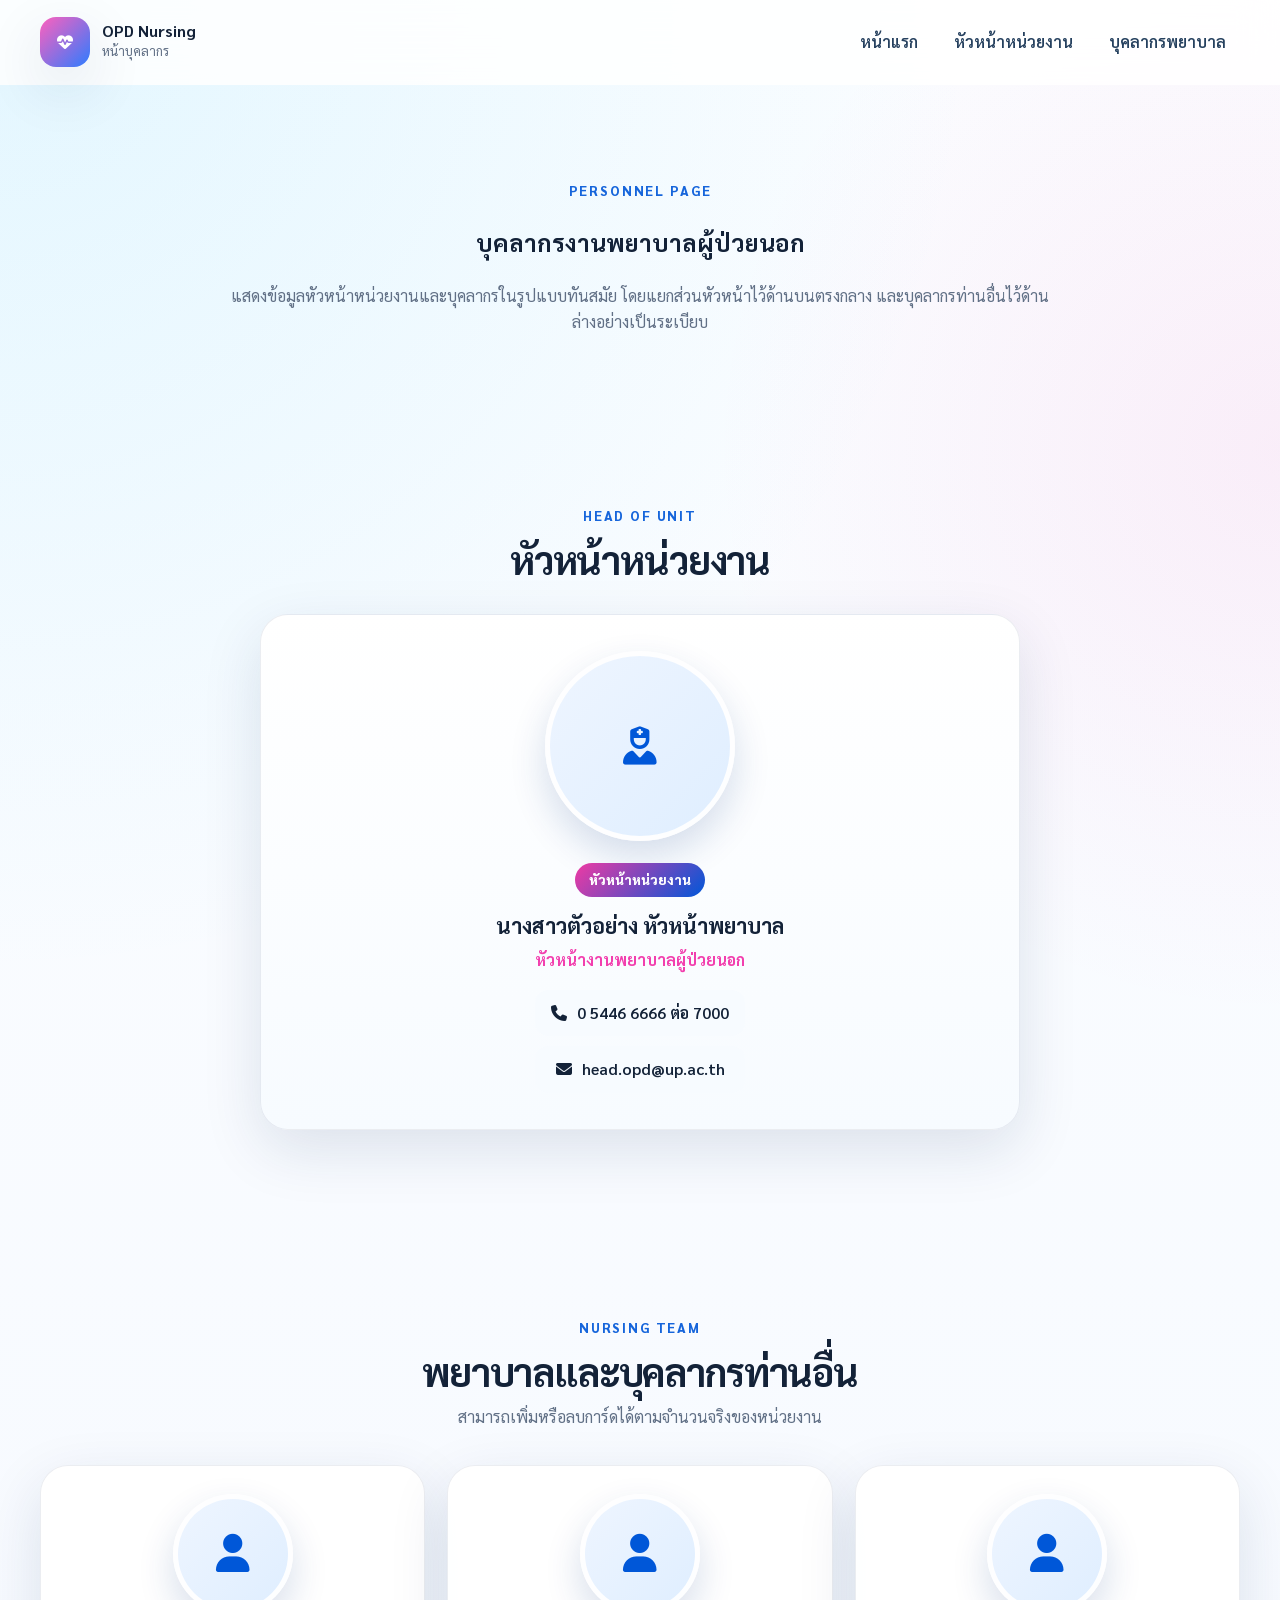
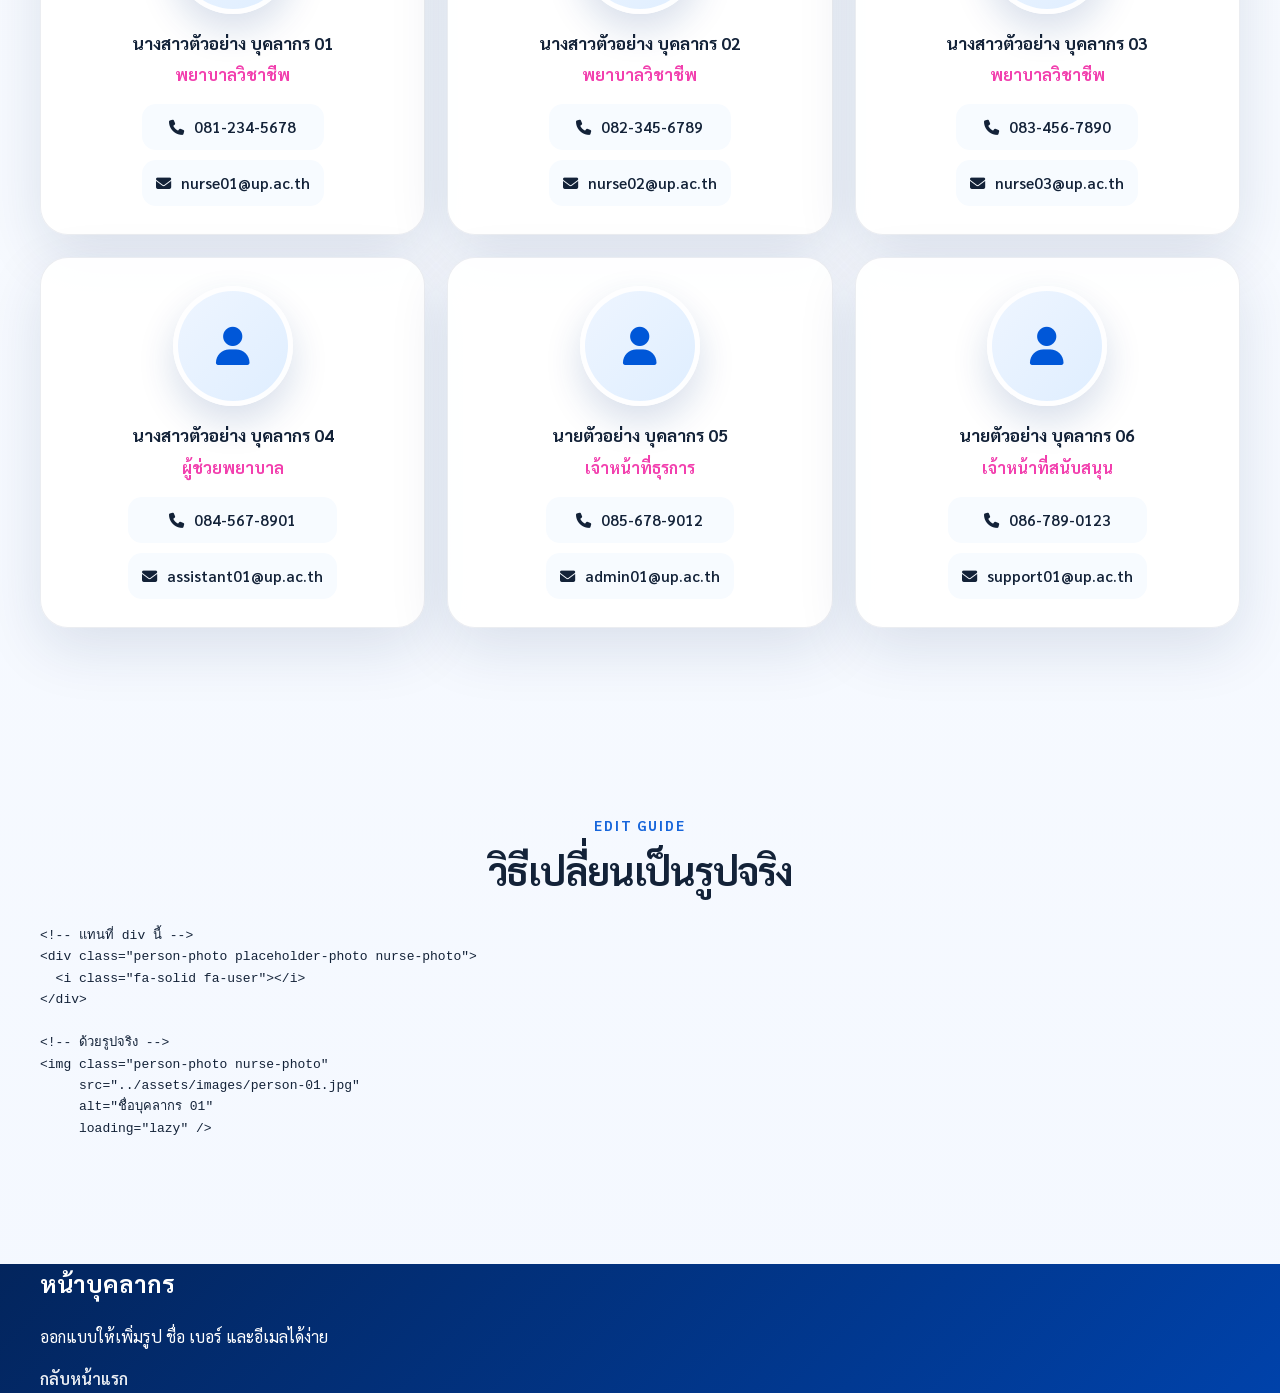
==== pahr/personel.html @ 50e54aea "wqe" ====
<!DOCTYPE html>
<html lang="th">
<head>
  <meta charset="UTF-8" />
  <meta name="viewport" content="width=device-width, initial-scale=1.0" />
  <title>บุคลากร | งานพยาบาลผู้ป่วยนอก</title>
  <meta name="description" content="หน้าบุคลากรของงานพยาบาลผู้ป่วยนอก สำหรับเพิ่มรูปภาพและข้อมูลเจ้าหน้าที่ของหน่วยงาน" />
  <link rel="preconnect" href="https://cdnjs.cloudflare.com" />
  <link rel="stylesheet" href="https://cdnjs.cloudflare.com/ajax/libs/font-awesome/6.5.2/css/all.min.css" integrity="sha512-SnH5WK+bZxgPHs44uWIX+LLJAJ9/2PkPKZ5QiAj6Ta86w+fsb2TkR4j8+q46cDfLr9P7k9RwhKkMHpvLbHG9SrA==" crossorigin="anonymous" referrerpolicy="no-referrer" />
  <link rel="stylesheet" href="../assets/css/style.css" />
    <link href="https://fonts.googleapis.com/css2?family=Sarabun:wght@300;400;500;600;700;800&display=swap" rel="stylesheet" />

</head>
<body>
  <a class="skip-link" href="#main-content">ข้ามไปยังเนื้อหาหลัก</a>

  <header class="site-header inner-page-header">
    <div class="container header-inner">
      <a href="../index.html" class="brand" aria-label="กลับหน้าแรก">
        <span class="brand-mark"><i class="fa-solid fa-heart-pulse"></i></span>
        <span class="brand-text">
          <strong>OPD Nursing</strong>
          <small>หน้าบุคลากร</small>
        </span>
      </a>

      <nav class="site-nav open-static" aria-label="เมนูหน้าบุคลากร">
        <ul>
          <li><a href="../index.html">หน้าแรก</a></li>
          <li><a href="#leader-section">หัวหน้าหน่วยงาน</a></li>
          <li><a href="#nurse-section">บุคลากรพยาบาล</a></li>
        </ul>
      </nav>
    </div>
  </header>

  <main id="main-content">
    <!-- HERO -->
    <section class="section hero-mini personnel-hero">
      <div class="container">
        <div class="section-heading">
          <span class="section-kicker">PERSONNEL PAGE</span>
          <h1>บุคลากรงานพยาบาลผู้ป่วยนอก</h1>
          <p>
            แสดงข้อมูลหัวหน้าหน่วยงานและบุคลากรในรูปแบบทันสมัย
            โดยแยกส่วนหัวหน้าไว้ด้านบนตรงกลาง และบุคลากรท่านอื่นไว้ด้านล่างอย่างเป็นระเบียบ
          </p>
        </div>
      </div>
    </section>

    <!-- หัวหน้าหน่วยงาน -->
    <section class="section section-alt" id="leader-section">
      <div class="container">
        <div class="section-heading">
          <span class="section-kicker">HEAD OF UNIT</span>
          <h2>หัวหน้าหน่วยงาน</h2>
        </div>

        <div class="leader-wrapper">
          <article class="person-card leader-card">
            <div class="person-image-wrap">
              <!-- เปลี่ยนเป็น img ได้ภายหลัง -->
              <div class="person-photo placeholder-photo leader-photo">
                <i class="fa-solid fa-user-nurse"></i>
              </div>

              <!-- ตัวอย่างใช้รูปจริง -->
              <!-- <img class="person-photo leader-photo" src="../assets/images/head-nurse.jpg" alt="ชื่อหัวหน้าหน่วยงาน" loading="lazy" /> -->
            </div>

            <div class="person-content">
              <span class="person-badge">หัวหน้าหน่วยงาน</span>
              <h3>นางสาวตัวอย่าง หัวหน้าพยาบาล</h3>
              <p class="person-role">หัวหน้างานพยาบาลผู้ป่วยนอก</p>

              <div class="person-contact">
                <a href="tel:054466666"><i class="fa-solid fa-phone"></i> 0 5446 6666 ต่อ 7000</a>
                <a href="mailto:head.opd@up.ac.th"><i class="fa-solid fa-envelope"></i> head.opd@up.ac.th</a>
              </div>
            </div>
          </article>
        </div>
      </div>
    </section>

    <!-- บุคลากรพยาบาล -->
    <section class="section" id="nurse-section">
      <div class="container">
        <div class="section-heading">
          <span class="section-kicker">NURSING TEAM</span>
          <h2>พยาบาลและบุคลากรท่านอื่น</h2>
          <p>สามารถเพิ่มหรือลบการ์ดได้ตามจำนวนจริงของหน่วยงาน</p>
        </div>

        <div class="nurse-grid">
          <article class="person-card nurse-card">
            <div class="person-image-wrap">
              <div class="person-photo placeholder-photo nurse-photo">
                <i class="fa-solid fa-user"></i>
              </div>
              <!-- <img class="person-photo nurse-photo" src="../assets/images/person-01.jpg" alt="ชื่อบุคลากร 01" loading="lazy" /> -->
            </div>
            <div class="person-content">
              <h3>นางสาวตัวอย่าง บุคลากร 01</h3>
              <p class="person-role">พยาบาลวิชาชีพ</p>
              <div class="person-contact">
                <a href="tel:0812345678"><i class="fa-solid fa-phone"></i> 081-234-5678</a>
                <a href="mailto:nurse01@up.ac.th"><i class="fa-solid fa-envelope"></i> nurse01@up.ac.th</a>
              </div>
            </div>
          </article>

          <article class="person-card nurse-card">
            <div class="person-image-wrap">
              <div class="person-photo placeholder-photo nurse-photo">
                <i class="fa-solid fa-user"></i>
              </div>
            </div>
            <div class="person-content">
              <h3>นางสาวตัวอย่าง บุคลากร 02</h3>
              <p class="person-role">พยาบาลวิชาชีพ</p>
              <div class="person-contact">
                <a href="tel:0823456789"><i class="fa-solid fa-phone"></i> 082-345-6789</a>
                <a href="mailto:nurse02@up.ac.th"><i class="fa-solid fa-envelope"></i> nurse02@up.ac.th</a>
              </div>
            </div>
          </article>

          <article class="person-card nurse-card">
            <div class="person-image-wrap">
              <div class="person-photo placeholder-photo nurse-photo">
                <i class="fa-solid fa-user"></i>
              </div>
            </div>
            <div class="person-content">
              <h3>นางสาวตัวอย่าง บุคลากร 03</h3>
              <p class="person-role">พยาบาลวิชาชีพ</p>
              <div class="person-contact">
                <a href="tel:0834567890"><i class="fa-solid fa-phone"></i> 083-456-7890</a>
                <a href="mailto:nurse03@up.ac.th"><i class="fa-solid fa-envelope"></i> nurse03@up.ac.th</a>
              </div>
            </div>
          </article>

          <article class="person-card nurse-card">
            <div class="person-image-wrap">
              <div class="person-photo placeholder-photo nurse-photo">
                <i class="fa-solid fa-user"></i>
              </div>
            </div>
            <div class="person-content">
              <h3>นางสาวตัวอย่าง บุคลากร 04</h3>
              <p class="person-role">ผู้ช่วยพยาบาล</p>
              <div class="person-contact">
                <a href="tel:0845678901"><i class="fa-solid fa-phone"></i> 084-567-8901</a>
                <a href="mailto:assistant01@up.ac.th"><i class="fa-solid fa-envelope"></i> assistant01@up.ac.th</a>
              </div>
            </div>
          </article>

          <article class="person-card nurse-card">
            <div class="person-image-wrap">
              <div class="person-photo placeholder-photo nurse-photo">
                <i class="fa-solid fa-user"></i>
              </div>
            </div>
            <div class="person-content">
              <h3>นายตัวอย่าง บุคลากร 05</h3>
              <p class="person-role">เจ้าหน้าที่ธุรการ</p>
              <div class="person-contact">
                <a href="tel:0856789012"><i class="fa-solid fa-phone"></i> 085-678-9012</a>
                <a href="mailto:admin01@up.ac.th"><i class="fa-solid fa-envelope"></i> admin01@up.ac.th</a>
              </div>
            </div>
          </article>

          <article class="person-card nurse-card">
            <div class="person-image-wrap">
              <div class="person-photo placeholder-photo nurse-photo">
                <i class="fa-solid fa-user"></i>
              </div>
            </div>
            <div class="person-content">
              <h3>นายตัวอย่าง บุคลากร 06</h3>
              <p class="person-role">เจ้าหน้าที่สนับสนุน</p>
              <div class="person-contact">
                <a href="tel:0867890123"><i class="fa-solid fa-phone"></i> 086-789-0123</a>
                <a href="mailto:support01@up.ac.th"><i class="fa-solid fa-envelope"></i> support01@up.ac.th</a>
              </div>
            </div>
          </article>
        </div>
      </div>
    </section>

    <!-- วิธีเปลี่ยนรูป -->
    <section class="section section-alt" id="usage-guide">
      <div class="container">
        <div class="section-heading">
          <span class="section-kicker">EDIT GUIDE</span>
          <h2>วิธีเปลี่ยนเป็นรูปจริง</h2>
        </div>

        <div class="guide-card soft-panel">
<pre><code>&lt;!-- แทนที่ div นี้ --&gt;
&lt;div class="person-photo placeholder-photo nurse-photo"&gt;
  &lt;i class="fa-solid fa-user"&gt;&lt;/i&gt;
&lt;/div&gt;

&lt;!-- ด้วยรูปจริง --&gt;
&lt;img class="person-photo nurse-photo" 
     src="../assets/images/person-01.jpg" 
     alt="ชื่อบุคลากร 01" 
     loading="lazy" /&gt;</code></pre>
        </div>
      </div>
    </section>
  </main>

  <footer class="site-footer">
    <div class="container footer-inner">
      <div>
        <h2>หน้าบุคลากร</h2>
        <p>ออกแบบให้เพิ่มรูป ชื่อ เบอร์ และอีเมลได้ง่าย</p>
      </div>
      <div class="footer-links">
        <a href="../index.html">กลับหน้าแรก</a>
      </div>
    </div>
  </footer>
</body>
</html>
---- assets/css/style.css ----
:root{
  --primary:#0057d8;
  --primary-deep:#003b96;
  --secondary:#f23fae;
  --accent:#34c7ff;
  --bg:#f4f8ff;
  --surface:#ffffff;
  --surface-soft:#f7fbff;
  --text:#132238;
  --muted:#617086;
  --line:rgba(10,36,78,.08);
  --shadow:0 20px 60px rgba(18,44,88,.12);
  --shadow-lg:0 30px 90px rgba(18,44,88,.16);
  --radius-xl:34px;
  --radius-lg:24px;
  --radius-md:18px;
  --container:min(1200px, calc(100% - 32px));
  --header-h:84px;
}

*{box-sizing:border-box}
html{scroll-behavior:smooth}
body{
  margin:0;
  font-family:"Sarabun", system-ui, sans-serif;
  color:var(--text);
  background:
    radial-gradient(circle at top left, rgba(52,199,255,.12), transparent 30%),
    radial-gradient(circle at right 15%, rgba(242,63,174,.08), transparent 20%),
    linear-gradient(180deg, #fbfdff 0%, #f4f8ff 100%);
  line-height:1.65;
}

img{max-width:100%;display:block}
a{text-decoration:none;color:inherit}
button{font:inherit}
.container{width:var(--container);margin-inline:auto}
.section{padding:92px 0}
.skip-link{
  position:absolute;left:14px;top:-60px;padding:10px 14px;
  background:#111;color:#fff;border-radius:12px;z-index:9999
}
.skip-link:focus{top:14px}

/* TOP BAR */
.topbar{
  background:linear-gradient(90deg, #ef3aa3 0%, #0057d8 100%);
  color:#fff;
  font-size:.9rem;
}
.topbar-inner{
  min-height:38px;
  display:flex;
  align-items:center;
  justify-content:space-between;
  gap:20px;
}
.topbar-left,
.topbar-right{
  display:flex;
  align-items:center;
  gap:18px;
  flex-wrap:wrap;
}
.topbar a{opacity:.95}
.topbar a:hover{opacity:1}

/* HEADER */
.site-header{
  position:sticky;
  top:0;
  z-index:60;
  transition:.25s ease;
  background:rgba(255,255,255,.84);
  backdrop-filter:blur(18px);
  border-bottom:1px solid transparent;
}
.site-header.scrolled{
  border-bottom:1px solid var(--line);
  box-shadow:0 10px 40px rgba(12,34,76,.06);
}
.header-inner{
  min-height:var(--header-h);
  display:flex;
  align-items:center;
  justify-content:space-between;
  gap:20px;
}
.brand{
  display:inline-flex;
  align-items:center;
  gap:12px;
  min-width:0;
}
.brand-mark{
  width:50px;height:50px;border-radius:16px;
  display:grid;place-items:center;
  background:linear-gradient(135deg, #ff60bd, #2d7cff);
  color:#fff;
  box-shadow:var(--shadow);
  flex:0 0 auto;
}
.brand-text strong{
  display:block;
  font-size:1rem;
  line-height:1.1;
}
.brand-text small{
  display:block;
  color:var(--muted);
  font-size:.82rem;
}
.site-nav ul{
  list-style:none;
  display:flex;
  align-items:center;
  gap:8px;
  margin:0;
  padding:0;
}
.site-nav a{
  padding:10px 14px;
  border-radius:999px;
  font-weight:600;
  color:#26415f;
  transition:.2s ease;
}
.site-nav a:hover,
.site-nav a:focus-visible{
  background:#eef5ff;
  color:var(--primary);
}
.header-cta{
  display:inline-flex;
  align-items:center;
  justify-content:center;
  min-height:48px;
  padding:12px 18px;
  border-radius:999px;
  background:linear-gradient(135deg, #ef3aa3, #0057d8);
  color:#fff;
  font-weight:700;
  box-shadow:var(--shadow);
}
.nav-toggle{
  display:none;
  width:48px;height:48px;border:0;border-radius:16px;
  background:#fff;color:var(--text);box-shadow:var(--shadow);
  cursor:pointer;
}

/* HERO */
.hero-section{padding:0 0 40px}
.hero-slider{
  position:relative;
  min-height:760px;
  overflow:hidden;
}
.hero-slide{
  position:absolute;
  inset:0;
  opacity:0;
  visibility:hidden;
  transition:opacity .8s ease, visibility .8s ease;
}
.hero-slide.is-active{
  opacity:1;
  visibility:visible;
}
.hero-bg{
  position:absolute;
  inset:0;
  background-size:cover;
  background-position:center;
  transform:scale(1.05);
}
.hero-slide.is-active .hero-bg{
  animation:heroZoom 7s ease forwards;
}
.hero-bg::before{
  content:"";
  position:absolute; inset:0;
  background:
    linear-gradient(90deg, rgba(6,20,54,.72) 0%, rgba(6,20,54,.35) 45%, rgba(6,20,54,.22) 100%),
    linear-gradient(180deg, rgba(255,255,255,.00) 0%, rgba(255,255,255,.12) 100%);
}
.hero-bg-1{
  background-image:url("https://images.unsplash.com/photo-1516574187841-cb9cc2ca948b?auto=format&fit=crop&w=1600&q=80");
}
.hero-bg-2{
  background-image:url("https://images.unsplash.com/photo-1584515933487-779824d29309?auto=format&fit=crop&w=1600&q=80");
}
.hero-bg-3{
  background-image:url("https://images.unsplash.com/photo-1576091160550-2173dba999ef?auto=format&fit=crop&w=1600&q=80");
}
.hero-content{
  position:relative;
  z-index:2;
  min-height:760px;
  display:flex;
  align-items:center;
}
.hero-copy{
  width:min(720px, 100%);
  color:#fff;
  padding:110px 0 90px;
}
.eyebrow,
.section-kicker{
  display:inline-flex;
  align-items:center;
  gap:10px;
  font-size:.82rem;
  font-weight:800;
  letter-spacing:.14em;
  text-transform:uppercase;
}
.eyebrow{color:#8ed6ff}
.section-kicker{color:#1665db}
.section-kicker.white{color:#cce2ff}
.hero-copy h1{
  font-size:clamp(2.4rem, 5vw, 4.9rem);
  line-height:1.02;
  letter-spacing:-.04em;
  margin:16px 0 18px;
}
.hero-copy p{
  max-width:60ch;
  color:rgba(255,255,255,.88);
  font-size:1.05rem;
}
.hero-actions{
  display:flex;
  flex-wrap:wrap;
  gap:14px;
  margin:28px 0 30px;
}
.btn{
  min-height:54px;
  padding:14px 22px;
  border-radius:999px;
  display:inline-flex;
  align-items:center;
  gap:10px;
  font-weight:700;
  transition:transform .2s ease, box-shadow .2s ease, background .2s ease;
}
.btn:hover{transform:translateY(-2px)}
.btn-primary{
  background:linear-gradient(135deg, #ef3aa3, #0057d8);
  color:#fff;
  box-shadow:var(--shadow);
}
.btn-secondary{
  background:rgba(255,255,255,.12);
  color:#fff;
  border:1px solid rgba(255,255,255,.24);
  backdrop-filter:blur(10px);
}
.hero-stats{
  display:grid;
  grid-template-columns:repeat(3, minmax(0,1fr));
  gap:16px;
  max-width:780px;
}
.hero-stats div{
  padding:20px;
  background:rgba(255,255,255,.12);
  border:1px solid rgba(255,255,255,.18);
  border-radius:22px;
  backdrop-filter:blur(14px);
}
.hero-stats strong{
  display:block;
  font-size:1.8rem;
  line-height:1;
  margin-bottom:8px;
}
.hero-stats span{
  color:rgba(255,255,255,.82);
  font-size:.94rem;
}
.hero-control{
  position:absolute;
  top:50%;
  transform:translateY(-50%);
  width:54px;height:54px;
  border-radius:50%;
  border:1px solid rgba(255,255,255,.24);
  background:rgba(255,255,255,.14);
  color:#fff;
  backdrop-filter:blur(12px);
  display:grid;place-items:center;
  cursor:pointer;
  z-index:5;
}
.hero-control.prev{left:24px}
.hero-control.next{right:24px}
.hero-dots{
  position:absolute;
  left:50%;
  bottom:28px;
  transform:translateX(-50%);
  display:flex;
  align-items:center;
  gap:10px;
  z-index:5;
}
.dot{
  width:12px;height:12px;border-radius:999px;
  border:0;background:rgba(255,255,255,.4);
  cursor:pointer;transition:.2s ease;
}
.dot.is-active{
  width:40px;
  background:#fff;
}

/* SECTION HEAD */
.section-heading{
  max-width:820px;
  margin:0 auto 34px;
  text-align:center;
}
.section-heading.align-left{
  text-align:left;
  margin-inline:0 auto;
}
.section-heading h2{
  margin:10px 0 12px;
  font-size:clamp(1.9rem, 3vw, 3rem);
  line-height:1.1;
  letter-spacing:-.03em;
}
.section-heading p{margin:0;color:var(--muted)}
.two-col-head{
  max-width:none;
  display:flex;
  align-items:flex-end;
  justify-content:space-between;
  gap:22px;
  text-align:left;
}

/* SERVICES */
.services-section{
  position:relative;
  background:
    radial-gradient(circle at left top, rgba(52,199,255,.08), transparent 22%),
    radial-gradient(circle at right bottom, rgba(242,63,174,.07), transparent 18%);
}
.service-grid{
  display:grid;
  grid-template-columns:repeat(4, 1fr);
  gap:18px;
}
.service-card{
  overflow:hidden;
  border-radius:28px;
  background:#fff;
  box-shadow:var(--shadow);
  border:1px solid var(--line);
  transition:transform .28s ease, box-shadow .28s ease;
}
.service-card:hover{
  transform:translateY(-6px);
  box-shadow:var(--shadow-lg);
}
.service-thumb{
  height:300px;
  background-size:cover;
  background-position:center;
}
.service-info{padding:20px}
.service-info h3{
  margin:0 0 8px;
  font-size:1.08rem;
  line-height:1.35;
}
.service-info p{margin:0;color:var(--muted)}
.service-1{background-image:linear-gradient(rgba(10,28,66,.18), rgba(10,28,66,.18)), url("https://images.unsplash.com/photo-1580281657527-47d14f6f4ddf?auto=format&fit=crop&w=900&q=80")}
.service-2{background-image:linear-gradient(rgba(10,28,66,.18), rgba(10,28,66,.18)), url("https://images.unsplash.com/photo-1579684385127-1ef15d508118?auto=format&fit=crop&w=900&q=80")}
.service-3{background-image:linear-gradient(rgba(10,28,66,.18), rgba(10,28,66,.18)), url("https://images.unsplash.com/photo-1516549655169-df83a0774514?auto=format&fit=crop&w=900&q=80")}
.service-4{background-image:linear-gradient(rgba(10,28,66,.18), rgba(10,28,66,.18)), url("https://images.unsplash.com/photo-1450101499163-c8848c66ca85?auto=format&fit=crop&w=900&q=80")}

/* HIGHLIGHT */
.highlight-section{padding-top:70px}
.highlight-wrap{
  display:grid;
  grid-template-columns:1.05fr .95fr;
  gap:26px;
  align-items:start;
}
.highlight-left,
.stat-card,
.photo-card,
.pillar-card,
.contact-card,
.contact-panel,
.kpi-card,
.chart-card,
.mini-info-card,
.news-card{
  background:#fff;
  border:1px solid var(--line);
  box-shadow:var(--shadow);
  border-radius:var(--radius-xl);
}
.highlight-left{padding:34px}
.highlight-left p{color:var(--muted)}
.highlight-feature-list{
  display:grid;
  gap:16px;
  margin-top:26px;
}
.highlight-feature-list article{
  display:flex;
  align-items:flex-start;
  gap:14px;
  padding:16px 18px;
  border-radius:20px;
  background:#f7fbff;
}
.highlight-feature-list i{
  width:46px;height:46px;border-radius:16px;
  display:grid;place-items:center;
  background:linear-gradient(135deg, #f03fb2, #2b7cff);
  color:#fff;
  flex:0 0 auto;
}
.highlight-feature-list h3{
  margin:0 0 4px;
  font-size:1rem;
}
.highlight-feature-list p{
  margin:0;
  font-size:.95rem;
}

.highlight-right{
  display:grid;
  gap:22px;
}
.stat-card{
  padding:30px;
  background:
    linear-gradient(180deg, #ffffff 0%, #f7fbff 100%);
}
.stat-year{
  color:var(--secondary);
  font-weight:700;
}
.big-number{
  display:block;
  font-size:clamp(2.8rem, 5vw, 5rem);
  line-height:1;
  letter-spacing:-.04em;
  color:var(--secondary);
  margin:8px 0 10px;
}
.stat-card p{margin:0;color:var(--muted)}

.photo-card{overflow:hidden}
.photo-photo{
  height:260px;
  background:
    linear-gradient(rgba(7,21,58,.12), rgba(7,21,58,.12)),
    url("https://images.unsplash.com/photo-1516589091380-5d8e87df6999?auto=format&fit=crop&w=1200&q=80") center/cover;
}
.photo-content{padding:22px}
.photo-content h3{margin:0 0 8px}
.photo-content p{margin:0;color:var(--muted)}

.pillars-grid{
  display:grid;
  grid-template-columns:repeat(3, 1fr);
  gap:18px;
  margin-top:28px;
}
.pillar-card{
  overflow:hidden;
  padding:0;
}
.pillar-thumb{
  height:210px;
  background-size:cover;
  background-position:center;
}
.pillar-card h3{
  margin:0;
  padding:18px 20px 22px;
}
.pillar-1{background-image:linear-gradient(rgba(11,25,62,.18), rgba(11,25,62,.18)), url("https://images.unsplash.com/photo-1464226184884-fa280b87c399?auto=format&fit=crop&w=900&q=80")}
.pillar-2{background-image:linear-gradient(rgba(11,25,62,.18), rgba(11,25,62,.18)), url("https://images.unsplash.com/photo-1519494026892-80bbd2d6fd0d?auto=format&fit=crop&w=900&q=80")}
.pillar-3{background-image:linear-gradient(rgba(11,25,62,.18), rgba(11,25,62,.18)), url("https://images.unsplash.com/photo-1581595219315-a187dd40c322?auto=format&fit=crop&w=900&q=80")}

/* QUOTE */
.quote-band{
  position:relative;
  padding:72px 0;
  text-align:center;
  background:
    linear-gradient(180deg, rgba(255,255,255,.86), rgba(255,255,255,.94)),
    url("https://images.unsplash.com/photo-1505751172876-fa1923c5c528?auto=format&fit=crop&w=1600&q=80") center/cover fixed;
}
.quote-band p{
  margin:0 auto;
  max-width:900px;
  font-size:clamp(1.6rem, 3vw, 2.5rem);
  line-height:1.35;
  letter-spacing:-.03em;
  font-weight:800;
  background:linear-gradient(90deg, #f03fb2 0%, #1458d5 50%, #2a9eff 100%);
  -webkit-background-clip:text;
  -webkit-text-fill-color:transparent;
}

/* DASHBOARD */
.dashboard-section{
  background:
    linear-gradient(180deg, #edf6ff 0%, #f8fbff 100%);
}
.segment-control{
  display:flex;
  align-items:center;
  gap:8px;
  padding:6px;
  background:#edf4ff;
  border-radius:999px;
}
.segment-btn{
  border:0;
  background:transparent;
  color:#47617e;
  padding:10px 16px;
  border-radius:999px;
  cursor:pointer;
  font-weight:700;
}
.segment-btn.is-active{
  background:#fff;
  color:var(--primary);
  box-shadow:0 10px 24px rgba(15,57,133,.12);
}
.dashboard-grid{
  display:grid;
  grid-template-columns:.9fr 1.3fr .8fr;
  gap:18px;
}
.kpi-card,
.chart-card{
  padding:28px;
}
.kpi-label{
  display:block;
  color:var(--muted);
  font-weight:600;
}
.kpi-value{
  display:none;
  font-size:clamp(2.5rem, 4vw, 4rem);
  line-height:1;
  margin:10px 0 14px;
  letter-spacing:-.04em;
  color:var(--primary);
}
.kpi-value.is-active{display:block}
.kpi-card p{color:var(--muted);margin:0 0 14px}
.mini-link{font-weight:700;color:var(--secondary)}
.chart-head{
  display:flex;
  align-items:center;
  justify-content:space-between;
  gap:14px;
  margin-bottom:12px;
}
.chart-head h3{margin:0}
.chart-head span{color:var(--muted);font-size:.92rem}
.chart-svg{
  padding-top:12px;
}
.chart-svg svg{width:100%;height:auto;display:block}
.mini-card-stack{
  display:grid;
  gap:14px;
}
.mini-info-card{
  padding:22px;
  display:flex;
  align-items:center;
  gap:14px;
}
.mini-info-card i{
  width:54px;height:54px;border-radius:18px;
  display:grid;place-items:center;
  background:linear-gradient(135deg, #ef3aa3, #0057d8);
  color:#fff;
  font-size:1.15rem;
}
.mini-info-card strong{
  display:block;
  font-size:1.65rem;
  line-height:1;
  margin-bottom:6px;
}
.mini-info-card span{
  color:var(--muted);
  font-size:.95rem;
}

/* NEWS */
.news-section{padding-top:86px}
.news-filters{
  display:flex;
  flex-wrap:wrap;
  gap:10px;
}
.filter-btn{
  border:0;
  background:#edf4ff;
  color:#43607f;
  padding:10px 16px;
  border-radius:999px;
  cursor:pointer;
  font-weight:700;
}
.filter-btn.is-active{
  background:linear-gradient(135deg, #ef3aa3, #0057d8);
  color:#fff;
}
.modern-news{
  display:grid;
  grid-template-columns:repeat(3, 1fr);
  gap:18px;
}
.news-card{
  overflow:hidden;
  transition:transform .25s ease, opacity .25s ease;
}
.news-card.hidden{
  opacity:0;
  transform:scale(.98);
  pointer-events:none;
  display:none;
}
.news-thumb{
  height:220px;
  background-size:cover;
  background-position:center;
}
.news-body{padding:22px}
.news-body h3{
  margin:10px 0 10px;
  line-height:1.35;
}
.news-body p{margin:0 0 14px;color:var(--muted)}
.news-tag{
  display:inline-flex;
  align-items:center;
  justify-content:center;
  min-height:32px;
  padding:6px 12px;
  border-radius:999px;
  background:#edf4ff;
  color:var(--primary);
  font-size:.84rem;
  font-weight:800;
}
.news-body a{font-weight:700;color:var(--secondary)}
.news-1{background-image:linear-gradient(rgba(11,25,62,.16), rgba(11,25,62,.16)), url("https://images.unsplash.com/photo-1582719478250-c89cae4dc85b?auto=format&fit=crop&w=900&q=80")}
.news-2{background-image:linear-gradient(rgba(11,25,62,.16), rgba(11,25,62,.16)), url("https://images.unsplash.com/photo-1576765608866-5b51046452be?auto=format&fit=crop&w=900&q=80")}
.news-3{background-image:linear-gradient(rgba(11,25,62,.16), rgba(11,25,62,.16)), url("https://images.unsplash.com/photo-1576091160399-112ba8d25d1d?auto=format&fit=crop&w=900&q=80")}

/* DOCS */
.docs-section{padding-top:80px}
.docs-banner{
  border-radius:38px;
  padding:34px;
  background:
    linear-gradient(135deg, #002c72 0%, #0047b6 45%, #1268e5 100%);
  color:#fff;
  box-shadow:var(--shadow-lg);
}
.docs-copy h2{
  margin:12px 0 10px;
  font-size:clamp(1.8rem, 3vw, 3rem);
  line-height:1.1;
}
.docs-copy p{
  margin:0 0 26px;
  color:rgba(255,255,255,.82);
  max-width:760px;
}
.docs-grid{
  display:grid;
  grid-template-columns:repeat(4, 1fr);
  gap:16px;
}
.doc-card{
  padding:22px;
  border-radius:24px;
  background:rgba(255,255,255,.12);
  border:1px solid rgba(255,255,255,.15);
  backdrop-filter:blur(10px);
}
.doc-card i{font-size:1.5rem}
.doc-card h3{
  margin:14px 0 14px;
  font-size:1.02rem;
  line-height:1.35;
}
.doc-card a{
  color:#fff;
  font-weight:700;
  opacity:.95;
}

/* CONTACT */
.contact-grid{
  display:grid;
  grid-template-columns:1fr 1fr;
  gap:18px;
}
.contact-card,
.contact-panel{
  padding:30px;
}
.contact-list{
  list-style:none;
  padding:0;
  margin:18px 0 0;
  display:grid;
  gap:14px;
}
.contact-list li{
  display:flex;
  gap:12px;
  color:var(--muted);
}
.contact-list i{
  color:var(--primary);
  margin-top:5px;
}
.contact-panel h3{margin-top:0}
.contact-panel p{color:var(--muted)}
.feature-checks{
  display:grid;
  grid-template-columns:repeat(2, 1fr);
  gap:12px;
  margin:18px 0 18px;
}
.feature-checks span{
  display:flex;
  align-items:center;
  gap:10px;
  padding:14px;
  border-radius:16px;
  background:#f7fbff;
  color:#355170;
  font-weight:600;
}
.feature-checks i{color:var(--secondary)}

/* FOOTER */
.site-footer{
  color:#fff;
  background:linear-gradient(135deg, #03255d 0%, #0042aa 100%);
  margin-top:20px;
}
.footer-top{
  padding:34px 0;
  display:flex;
  align-items:center;
  justify-content:space-between;
  gap:24px;
  flex-wrap:wrap;
}
.footer-brand{
  display:flex;
  align-items:center;
  gap:14px;
}
.footer-brand h2{
  margin:0;
  font-size:1.2rem;
}
.footer-brand p{
  margin:4px 0 0;
  color:rgba(255,255,255,.8);
}
.footer-links{
  display:flex;
  flex-wrap:wrap;
  gap:14px;
}
.footer-links a{
  color:#fff;
  opacity:.92;
  font-weight:600;
}
.footer-bottom{
  border-top:1px solid rgba(255,255,255,.12);
}
.footer-bottom-inner{
  padding:16px 0;
  display:flex;
  align-items:center;
  justify-content:space-between;
  gap:14px;
  flex-wrap:wrap;
}
.footer-bottom p{
  margin:0;
  color:rgba(255,255,255,.74);
  font-size:.92rem;
}

/* FLOATING CONTACT */
.floating-contact{
  position:fixed;
  right:18px;
  bottom:18px;
  z-index:70;
  display:inline-flex;
  align-items:center;
  gap:10px;
  min-height:54px;
  padding:12px 18px;
  border-radius:999px;
  background:linear-gradient(135deg, #ef3aa3, #0057d8);
  color:#fff;
  box-shadow:var(--shadow-lg);
  font-weight:700;
}

/* REVEAL */
.reveal{
  opacity:0;
  transform:translateY(34px);
  transition:opacity .7s ease, transform .7s ease;
}
.reveal.is-visible{
  opacity:1;
  transform:none;
}

/* ACCESSIBILITY */
:focus-visible{
  outline:3px solid rgba(52, 132, 255, .4);
  outline-offset:3px;
}

/* ANIMATIONS */
@keyframes heroZoom{
  from{transform:scale(1.05)}
  to{transform:scale(1)}
}

/* RESPONSIVE */
@media (max-width: 1180px){
  .service-grid,
  .docs-grid,
  .modern-news{
    grid-template-columns:repeat(2, 1fr);
  }
  .highlight-wrap,
  .dashboard-grid,
  .contact-grid{
    grid-template-columns:1fr;
  }
  .pillars-grid{
    grid-template-columns:repeat(3, 1fr);
  }
}

@media (max-width: 900px){
  .topbar{display:none}
  .nav-toggle{display:grid;place-items:center}
  .header-cta{display:none}
  .site-nav{
    position:absolute;
    top:calc(var(--header-h) - 4px);
    left:16px;
    right:16px;
    display:none;
    padding:12px;
    border-radius:24px;
    background:rgba(255,255,255,.96);
    border:1px solid var(--line);
    box-shadow:var(--shadow);
  }
  .site-nav.open{display:block}
  .site-nav ul{
    flex-direction:column;
    align-items:stretch;
  }
  .two-col-head{
    display:block;
    text-align:left;
  }
  .hero-slider,
  .hero-content{
    min-height:640px;
  }
  .hero-stats{
    grid-template-columns:1fr;
    max-width:380px;
  }
  .service-grid,
  .modern-news,
  .docs-grid,
  .pillars-grid{
    grid-template-columns:1fr;
  }
  .feature-checks{
    grid-template-columns:1fr;
  }
}

@media (max-width: 640px){
  .section{padding:72px 0}
  .header-inner{min-height:74px}
  .brand-text small{display:none}
  .hero-copy{padding:90px 0 80px}
  .hero-copy h1{font-size:2.35rem}
  .hero-control{display:none}
  .highlight-left,
  .stat-card,
  .photo-content,
  .kpi-card,
  .chart-card,
  .contact-card,
  .contact-panel{
    padding:22px;
  }
  .docs-banner{
    padding:22px;
    border-radius:28px;
  }
  .news-thumb,
  .pillar-thumb,
  .service-thumb,
  .photo-photo{
    height:220px;
  }
  .floating-contact span{display:none}
  .floating-contact{
    width:56px;height:56px;padding:0;justify-content:center;
  }
}

@media (prefers-reduced-motion: reduce){
  *, *::before, *::after{
    animation-duration:.01ms !important;
    animation-iteration-count:1 !important;
    transition-duration:.01ms !important;
    scroll-behavior:auto !important;
  }
}
/* =========================
   PERSONNEL PAGE - NEW STYLE
========================= */
.personnel-hero {
  padding-bottom: 40px;
}

.leader-wrapper {
  display: flex;
  justify-content: center;
}

.person-card {
  background: rgba(255, 255, 255, 0.92);
  border: 1px solid var(--line);
  border-radius: 28px;
  box-shadow: var(--shadow);
  overflow: hidden;
  transition: transform .25s ease, box-shadow .25s ease;
}

.person-card:hover {
  transform: translateY(-6px);
  box-shadow: var(--shadow-lg);
}

.leader-card {
  width: min(760px, 100%);
  text-align: center;
  padding: 36px 28px;
  background:
    linear-gradient(180deg, #ffffff 0%, #f7fbff 100%);
}

.person-image-wrap {
  display: flex;
  justify-content: center;
}

.person-photo {
  object-fit: cover;
  display: block;
  border-radius: 50%;
  border: 5px solid rgba(255, 255, 255, 0.95);
  box-shadow: 0 16px 36px rgba(15, 57, 133, 0.16);
}

.leader-photo {
  width: 190px;
  height: 190px;
  margin-bottom: 22px;
}

.nurse-photo {
  width: 120px;
  height: 120px;
  margin-bottom: 18px;
}

.placeholder-photo {
  background: linear-gradient(135deg, #eef5ff, #dfeeff);
  color: var(--primary);
  display: grid;
  place-items: center;
}

.placeholder-photo i {
  font-size: 2.4rem;
}

.person-content h3 {
  margin: 0 0 8px;
  font-size: 1.35rem;
  line-height: 1.3;
}

.person-role {
  margin: 0 0 16px;
  color: var(--secondary);
  font-weight: 700;
}

.person-badge {
  display: inline-flex;
  align-items: center;
  justify-content: center;
  min-height: 34px;
  padding: 6px 14px;
  margin-bottom: 14px;
  border-radius: 999px;
  background: linear-gradient(135deg, #ef3aa3, #0057d8);
  color: #fff;
  font-size: .84rem;
  font-weight: 800;
}

.person-contact {
  display: grid;
  gap: 10px;
  justify-content: center;
}

.person-contact a {
  display: inline-flex;
  align-items: center;
  justify-content: center;
  gap: 10px;
  min-height: 46px;
  padding: 10px 16px;
  border-radius: 14px;
  background: #f7fbff;
  color: var(--text);
  font-weight: 600;
  transition: .2s ease;
}

.person-contact a:hover {
  background: #edf4ff;
  color: var(--primary);
}

.nurse-grid {
  display: grid;
  grid-template-columns: repeat(3, 1fr);
  gap: 22px;
}

.nurse-card {
  text-align: center;
  padding: 28px 22px;
}

.nurse-card .person-content h3 {
  font-size: 1.08rem;
}

.nurse-card .person-contact a {
  font-size: .95rem;
  padding: 10px 14px;
}

/* Responsive */
@media (max-width: 992px) {
  .nurse-grid {
    grid-template-columns: repeat(2, 1fr);
  }
}

@media (max-width: 640px) {
  .leader-card {
    padding: 24px 18px;
  }

  .leader-photo {
    width: 150px;
    height: 150px;
  }

  .nurse-grid {
    grid-template-columns: 1fr;
  }

  .nurse-photo {
    width: 110px;
    height: 110px;
  }

  .person-contact {
    justify-content: stretch;
  }

  .person-contact a {
    width: 100%;
  }
}
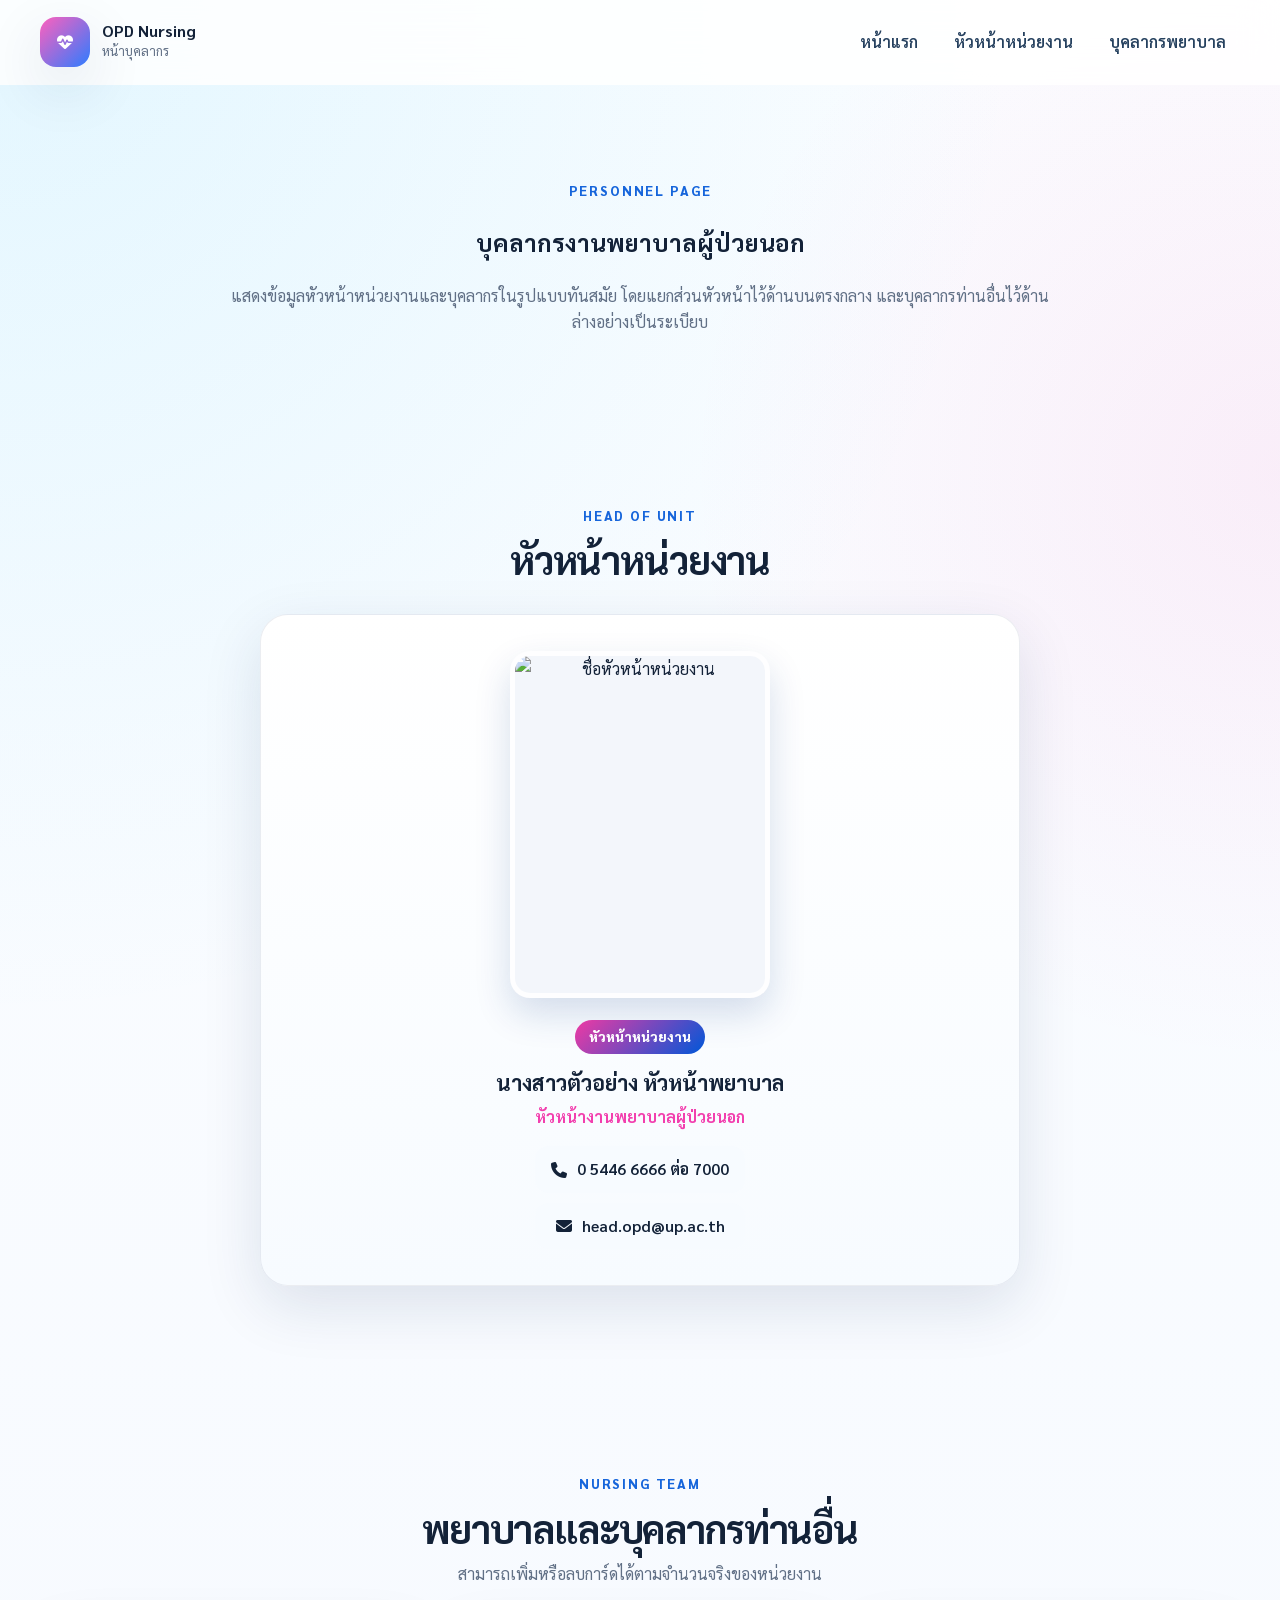
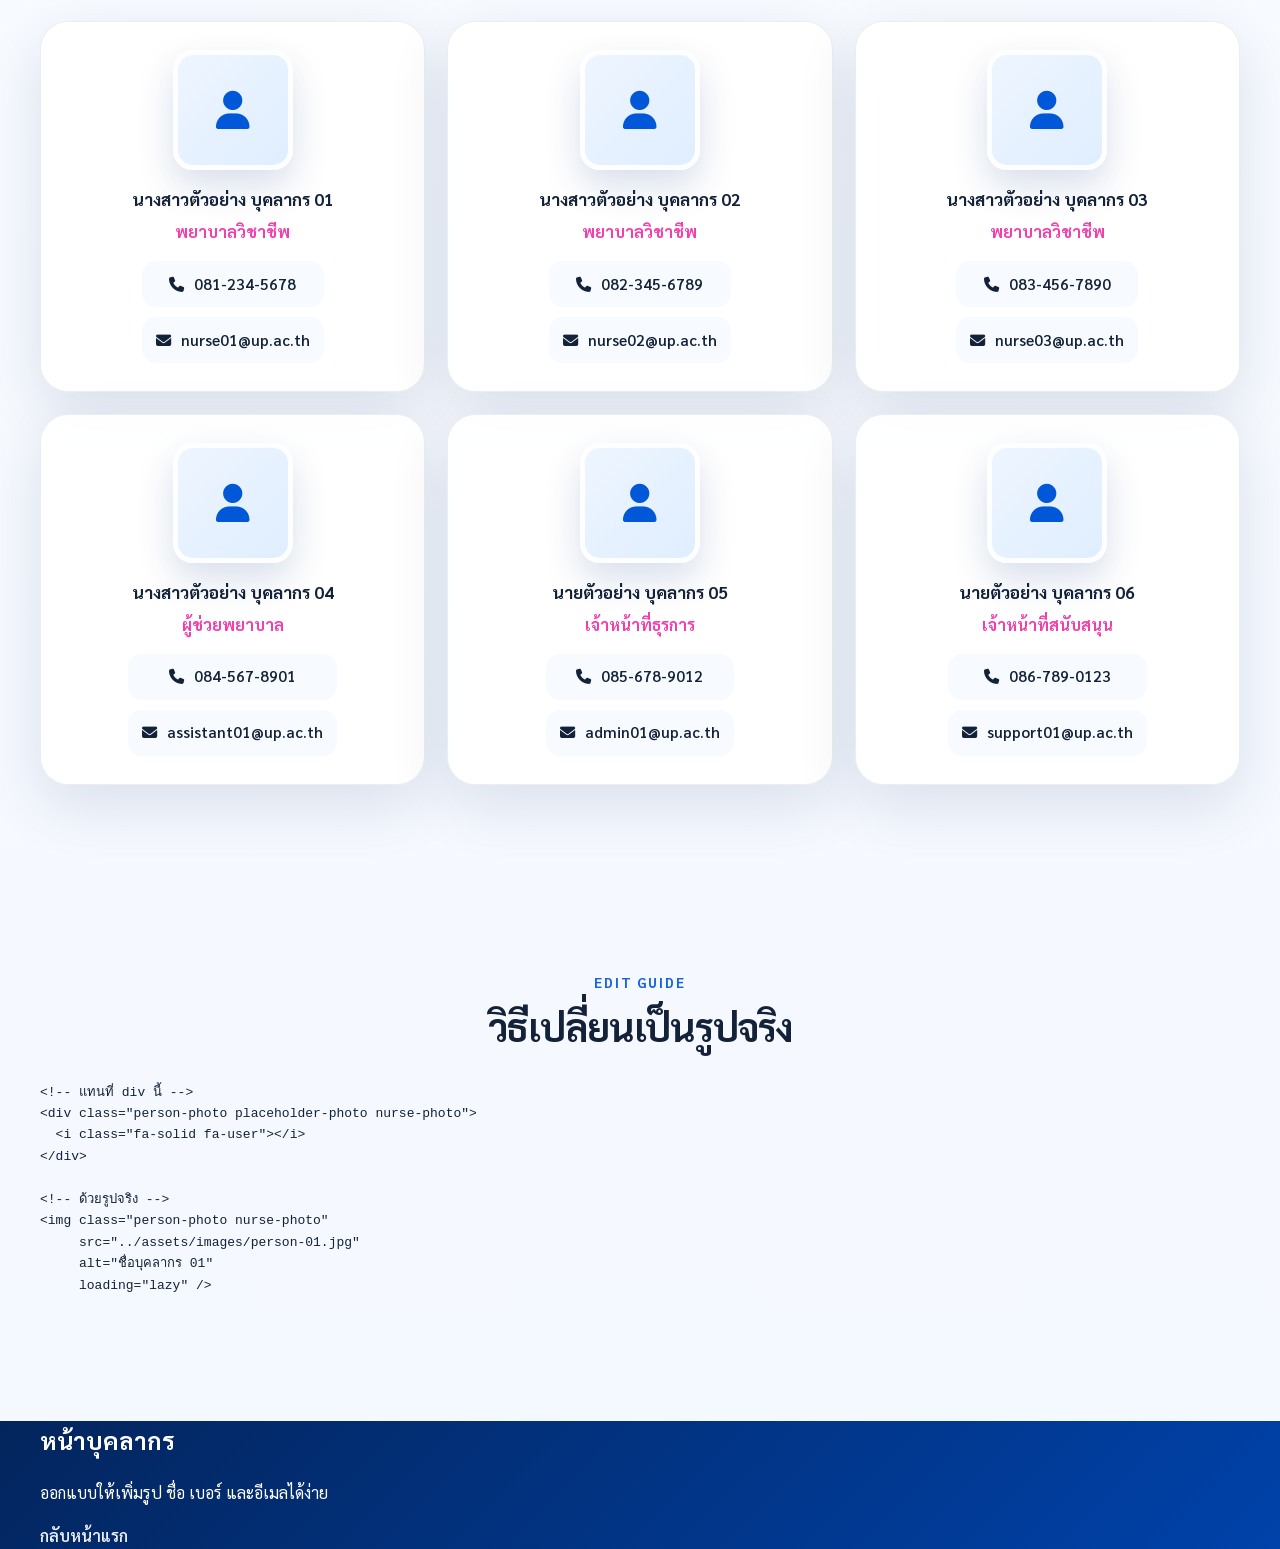
==== commit d7a37913: "ะั้ัะ" ====
--- a/pahr/personel.html
+++ b/pahr/personel.html
@@ -60,13 +60,9 @@
         <div class="leader-wrapper">
           <article class="person-card leader-card">
             <div class="person-image-wrap">
-              <!-- เปลี่ยนเป็น img ได้ภายหลัง -->
-              <div class="person-photo placeholder-photo leader-photo">
-                <i class="fa-solid fa-user-nurse"></i>
-              </div>
 
               <!-- ตัวอย่างใช้รูปจริง -->
-              <!-- <img class="person-photo leader-photo" src="../assets/images/head-nurse.jpg" alt="ชื่อหัวหน้าหน่วยงาน" loading="lazy" /> -->
+              <img class="person-photo leader-photo" src="../assets/img/7.png" alt="ชื่อหัวหน้าหน่วยงาน" loading="lazy" />
             </div>
 
             <div class="person-content">
--- a/assets/css/style.css
+++ b/assets/css/style.css
@@ -997,16 +997,21 @@
 }
 
 .person-photo {
-  object-fit: cover;
+  width: 100%;
+  max-width: 220px;
+  aspect-ratio: 3 / 4;   /* สัดส่วนรูปแนวตั้งมาตรฐาน */
+  object-fit: contain;   /* เห็นเต็มรูป */
+  object-position: center;
   display: block;
-  border-radius: 50%;
+  margin: 0 auto;
+  border-radius: 20px;   /* เปลี่ยนจากวงกลมเป็นสี่เหลี่ยมมุมมน */
   border: 5px solid rgba(255, 255, 255, 0.95);
   box-shadow: 0 16px 36px rgba(15, 57, 133, 0.16);
+  background: #f3f6fb;   /* กันพื้นที่ว่างตอนใช้ contain */
 }
 
 .leader-photo {
-  width: 190px;
-  height: 190px;
+  max-width: 260px;
   margin-bottom: 22px;
 }
 
